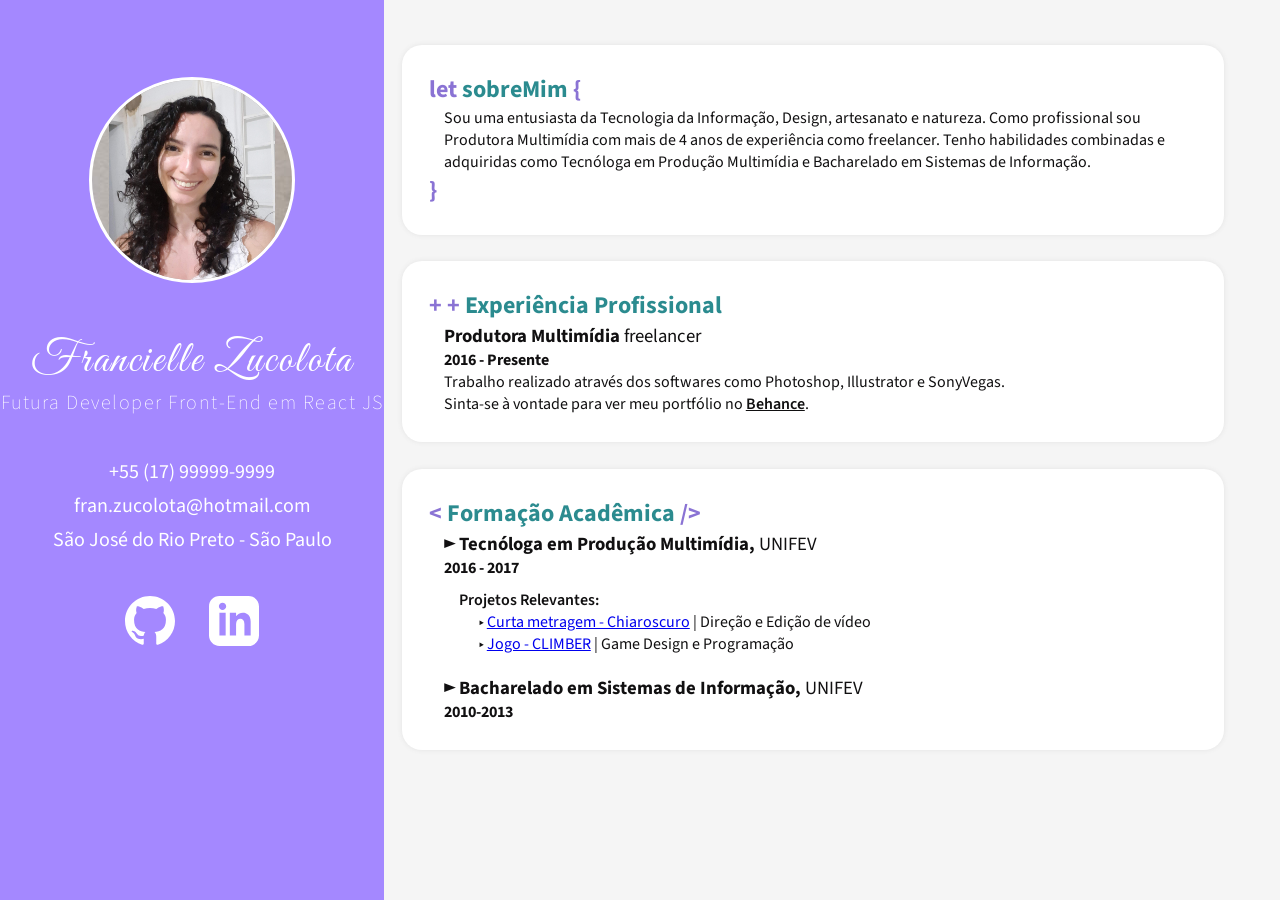
==== index.html @ c4b76b0b "Nome da index alterado" ====
<!DOCTYPE html>
<html lang="pt">

<head>
   <meta charset="UTF-8">
   <title>Francielle Zucolota Curriculum</title>
   <link href="./main.css" rel="stylesheet">

   <!--fonts-->
   <link rel="preconnect" href="https://fonts.googleapis.com">
   <link rel="preconnect" href="https://fonts.gstatic.com" crossorigin>
   <link href="https://fonts.googleapis.com/css2?family=Great+Vibes&display=swap" rel="stylesheet">
   <link href="https://fonts.googleapis.com/css2?family=Source+Sans+Pro:wght@200;400&display=swap"
      rel="stylesheet">
</head>

<body>

   <!--======================================== left content ========================================-->
   <header>
      <img class="fotoFran" src="./Fran2020.jpg" alt="Foto de Francielle Zucolota">
      <h1>Francielle Zucolota</h1>
      <h2>Futura Developer Front-End em React JS</h2>
      <ul>
         <li>+55 (17) 99999-9999</li>
         <li>fran.zucolota@hotmail.com</li>
         <li>São José do Rio Preto - São Paulo</li>
      </ul>
      <div>
         <a href="https://www.github.com/franzitaz">
            <svg xmlns="http://www.w3.org/2000/svg" width="50" height="50" viewBox="0 0 24 24">
               <path
                  d="M12 0c-6.626 0-12 5.373-12 12 0 5.302 3.438 9.8 8.207 11.387.599.111.793-.261.793-.577v-2.234c-3.338.726-4.033-1.416-4.033-1.416-.546-1.387-1.333-1.756-1.333-1.756-1.089-.745.083-.729.083-.729 1.205.084 1.839 1.237 1.839 1.237 1.07 1.834 2.807 1.304 3.492.997.107-.775.418-1.305.762-1.604-2.665-.305-5.467-1.334-5.467-5.931 0-1.311.469-2.381 1.236-3.221-.124-.303-.535-1.524.117-3.176 0 0 1.008-.322 3.301 1.23.957-.266 1.983-.399 3.003-.404 1.02.005 2.047.138 3.006.404 2.291-1.552 3.297-1.23 3.297-1.23.653 1.653.242 2.874.118 3.176.77.84 1.235 1.911 1.235 3.221 0 4.609-2.807 5.624-5.479 5.921.43.372.823 1.102.823 2.222v3.293c0 .319.192.694.801.576 4.765-1.589 8.199-6.086 8.199-11.386 0-6.627-5.373-12-12-12z" />
            </svg>
         </a>
         <a href="https://www.linkedin.com/in/fzucolota/">
            <svg xmlns="http://www.w3.org/2000/svg" width="50" height="50" viewBox="0 0 24 24">
               <path
                  d="M19 0h-14c-2.761 0-5 2.239-5 5v14c0 2.761 2.239 5 5 5h14c2.762 0 5-2.239 5-5v-14c0-2.761-2.238-5-5-5zm-11 19h-3v-11h3v11zm-1.5-12.268c-.966 0-1.75-.79-1.75-1.764s.784-1.764 1.75-1.764 1.75.79 1.75 1.764-.783 1.764-1.75 1.764zm13.5 12.268h-3v-5.604c0-3.368-4-3.113-4 0v5.604h-3v-11h3v1.765c1.396-2.586 7-2.777 7 2.476v6.759z" />
            </svg>
         </a>
      </div>
   </header>


   <!--======================================== right content ========================================-->
   <article>
      <!--========== 1º card: sobre mim ==========-->
      <section class="sobreMim">
         <h2><span>let</span> sobreMim <span>{</span></h2>
         <p class="leftSpace">Sou uma entusiasta da Tecnologia da Informação, Design, artesanato e
            natureza. Como
            profissional
            sou Produtora Multimídia com mais de 4 anos de experiência como freelancer. Tenho
            habilidades combinadas e adquiridas como Tecnóloga em Produção Multimídia e Bacharelado
            em Sistemas de Informação.<br>
         </p>
         <h2><span>}</span></h2>
      </section>

      <!--========== 3º card: formação acadêmica ==========-->
      <section class="experienciaPro">
         <h2><span>+ +</span> Experiência Profissional</h2>
         <div class="leftSpace">
            <h3>Produtora Multimídia <span>freelancer</span></h3>
            <h4>2016 - Presente</h4>
            <p>Trabalho realizado através dos softwares como Photoshop, Illustrator e SonyVegas.<br>
               Sinta-se à vontade para ver meu portfólio no <a
                  href="https://www.behance.net/fzucolota">Behance</a>.

            </p>
         </div>
      </section>

      <!--========== 3º card: formação acadêmica ==========-->
      <section class="formacaoAca">
         <h2><span><</span> Formação Acadêmica <span>/></span></h2>
         <div class="leftSpace">
            <h3>► Tecnóloga em Produção Multimídia, <span>UNIFEV</span></h3>
            <h4>2016 - 2017</h4>

            <dl>
               <dt>Projetos Relevantes:</dt>
                  <dd>▸
                     <a href="http://bit.ly/2NRaofP">Curta metragem - Chiaroscuro</a> | Direção e
                     Edição de vídeo
                  </dd>
                  <dd>▸
                     <a href="http://bit.ly/2G7Pgvu">Jogo - CLIMBER</a> | Game Design e
                        Programação
                  </dd>
            </dl>

               <h3 class="topSpace">► Bacharelado em Sistemas de Informação, <span>UNIFEV</span>
               </h3>
               <h4>2010-2013</h4>
         </div>
      </section>
   </article>
</body>

</html>
---- main.css ----
* {
    margin: 0;
    padding: 0;
}

body {
    background: rgb(245, 245, 245);
    /*background-color: #1E1E1E;*/
    display: inline-flex;
    height: 100vh;
    width: 100vw;
}

.fontWeight {
    font-weight: 400;
}

h3, h4  {
    color: #111011;
    font-family: 'Source Sans Pro', sans-serif;
}

p {
    color: #111011;
    font-family: 'Source Sans Pro', sans-serif;
}

ul {
    list-style: none;
}

/*==================== left content ====================*/
header {
    background-color: #a488ff;
    color: white;
    width: 30%;

    display: flex;
    flex-direction: column;
    align-items: center;
}

.fotoFran {
    height: 200px;
    width: 200px;
    margin: 20% 20% 50px 20%;
    
    border: 3px solid white;
    border-radius: 50%;
    background-image: url("./Fran2020.jpg");
    object-fit: contain;
}

header h1 {
    font-family: 'Great Vibes', cursive;
    font-size: 2.8em;
    font-weight: 100;
    letter-spacing: 2px;
}

header h2 {
    font-family: 'Source Sans Pro', sans-serif;
    font-size: 20px;
    font-weight: 100;
    letter-spacing: 1.5px;
}

header ul {
    font-family: 'Source Sans Pro', sans-serif;
    font-size: 20px;
    margin: 10% 10% 10% 10%;
    
    display: flex;
    flex-direction: column;
    align-items: center;
}

header li {
    padding: 3px;
}

header div a {
    margin: 15px 15px;
    fill:white;
    text-decoration: none;
}


/*======================================== right content ========================================*/
article {
    width: 70%;
}

.leftSpace {
    margin: 0 0 0 15px;
}

/*========== 1º card: sobre mim ==========*/
.sobreMim {
    height: auto;
    width: 60vw;
    margin: 5% 0 3% 2%;
    padding: 3%;

    background-color: white;
    border-radius: 20px;
    box-shadow: 0px 0px 5px #e3e3e3;
}

.sobreMim h2 {
    color: #2b8b8f;
    font-family: 'Source Sans Pro', sans-serif;
}

.sobreMim h2 span {
    color: #8a73d4;
}

/*========== 2º card: experiência profissional ==========*/
.experienciaPro {
    height: auto;
    width: 60vw;
    margin: 0 0 3% 2%;
    padding: 3%;

    background-color: white;
    border-radius: 20px;
    box-shadow: 0px 0px 5px #e3e3e3;
}

.experienciaPro h2 {
    color: #2b8b8f;
    font-family: 'Source Sans Pro', sans-serif;
}

.experienciaPro h2 span {
    color: #8a73d4;
}

.experienciaPro h3 span {
    color: #111011;
    font-family: 'Source Sans Pro', sans-serif;
    font-weight: 400;
}

.experienciaPro a {
    color: #111011;
    font-family: 'Source Sans Pro', sans-serif;
    font-weight: 600;
}

/*========== 3º card: formação acadêmica ==========*/
.formacaoAca {
    height: auto;
    width: 60vw;
    margin: 0 0 0 2%;
    padding: 3%;

    background-color: white;
    border-radius: 20px;
    box-shadow: 0px 0px 5px #e3e3e3;
}

.formacaoAca h2 {
    color: #2b8b8f;
    font-family: 'Source Sans Pro', sans-serif;
}

.formacaoAca h2 span {
    color: #8a73d4;
}

.formacaoAca h3 span {
    font-weight: 400;
    font-size: 1em;
}

.formacaoAca ul {
    color: #111011;
    font-family: 'Source Sans Pro', sans-serif;
}

dl {
    color: #111011;
    font-family: 'Source Sans Pro', sans-serif;
    margin: 0 0 0 15px;
}

 dt {
    margin: 10px 0 0 0;
    font-weight: 600;
}

dd {
    margin: 0 0 0 20px;
}

.topSpace {
    margin: 20px 0 0 0;
}
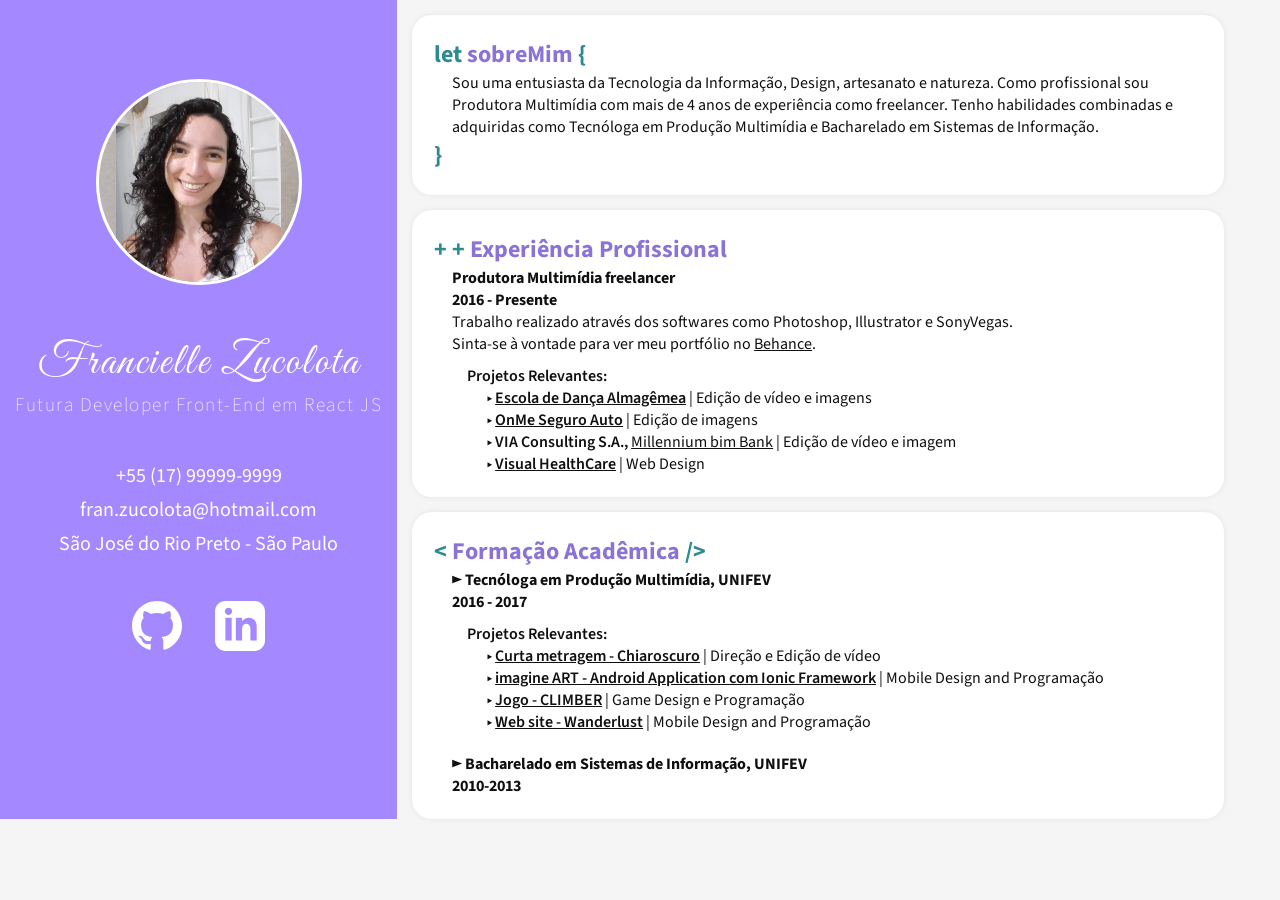
==== commit 29173da2: "html e css refatorados" ====
--- a/index.html
+++ b/index.html
@@ -46,7 +46,7 @@
    <!--======================================== right content ========================================-->
    <article>
       <!--========== 1º card: sobre mim ==========-->
-      <section class="sobreMim">
+      <section class="card">
          <h2><span>let</span> sobreMim <span>{</span></h2>
          <p class="leftSpace">Sou uma entusiasta da Tecnologia da Informação, Design, artesanato e
             natureza. Como
@@ -58,22 +58,38 @@
          <h2><span>}</span></h2>
       </section>
 
-      <!--========== 3º card: formação acadêmica ==========-->
-      <section class="experienciaPro">
+      <!--========== 2º card: formação acadêmica ==========-->
+      <section class="card">
          <h2><span>+ +</span> Experiência Profissional</h2>
          <div class="leftSpace">
             <h3>Produtora Multimídia <span>freelancer</span></h3>
             <h4>2016 - Presente</h4>
-            <p>Trabalho realizado através dos softwares como Photoshop, Illustrator e SonyVegas.<br>
+            <p>Trabalho realizado através dos softwares como Photoshop, Illustrator e SonyVegas.
+               <br>
                Sinta-se à vontade para ver meu portfólio no <a
                   href="https://www.behance.net/fzucolota">Behance</a>.
+            </p>
 
-            </p>
+            <dl>
+               <dt>Projetos Relevantes:</dt>
+                  <dd>
+                     <span>▸ <a href="http://bit.ly/2JyaDXE" target="_blank">Escola de Dança Almagêmea</a></span> | Edição de vídeo e imagens
+                  </dd>
+                  <dd>
+                     <span>▸ <a href="https://bit.ly/3KAIoFA" target="_blank">OnMe Seguro Auto</a></span> | Edição de imagens
+                  </dd>
+                  <dd>
+                     <span>▸ VIA Consulting S.A., </span><a href="https://bit.ly/34F1aMR" target="_blank">Millennium bim Bank</a> | Edição de vídeo e imagem
+                  </dd>
+                  <dd>
+                     <span>▸ <a href="https://www.instantmedical.com.br/" target="_blank">Visual HealthCare</a></span> | Web Design
+                  </dd>
+            </dl>
          </div>
       </section>
 
       <!--========== 3º card: formação acadêmica ==========-->
-      <section class="formacaoAca">
+      <section class="card">
          <h2><span><</span> Formação Acadêmica <span>/></span></h2>
          <div class="leftSpace">
             <h3>► Tecnóloga em Produção Multimídia, <span>UNIFEV</span></h3>
@@ -81,13 +97,23 @@
 
             <dl>
                <dt>Projetos Relevantes:</dt>
-                  <dd>▸
-                     <a href="http://bit.ly/2NRaofP">Curta metragem - Chiaroscuro</a> | Direção e
+                  <dd>
+                     <span>▸
+                     <a href="http://bit.ly/2NRaofP" target="_blank">Curta metragem - Chiaroscuro</a></span> | Direção e
                      Edição de vídeo
                   </dd>
-                  <dd>▸
-                     <a href="http://bit.ly/2G7Pgvu">Jogo - CLIMBER</a> | Game Design e
+                  <dd>
+                     <span>▸
+                     <a href="https://franzitaz.github.io/imagine-art/" target="_blank">imagine ART - Android Application com Ionic Framework</a></span> | Mobile Design and Programação
+                  </dd>
+                  <dd>
+                     <span>▸
+                     <a href="http://bit.ly/2G7Pgvu" target="_blank">Jogo - CLIMBER</a></span> | Game Design e
                         Programação
+                  </dd>
+                  <dd>
+                     <span>▸
+                     <a href="https://franzitaz.github.io/wanderlust-web/#!/" target="_blank">Web site - Wanderlust</a></span> | Mobile Design and Programação
                   </dd>
             </dl>
 
--- a/main.css
+++ b/main.css
@@ -7,22 +7,16 @@
     background: rgb(245, 245, 245);
     /*background-color: #1E1E1E;*/
     display: inline-flex;
-    height: 100vh;
-    width: 100vw;
 }
 
 .fontWeight {
     font-weight: 400;
 }
 
-h3, h4  {
+a, p, h3, h4  {
     color: #111011;
     font-family: 'Source Sans Pro', sans-serif;
-}
-
-p {
-    color: #111011;
-    font-family: 'Source Sans Pro', sans-serif;
+    font-size: 1em;
 }
 
 ul {
@@ -33,7 +27,7 @@
 header {
     background-color: #a488ff;
     color: white;
-    width: 30%;
+    width: 35%;
 
     display: flex;
     flex-direction: column;
@@ -60,7 +54,7 @@
 
 header h2 {
     font-family: 'Source Sans Pro', sans-serif;
-    font-size: 20px;
+    font-size: 1.2em;
     font-weight: 100;
     letter-spacing: 1.5px;
 }
@@ -88,18 +82,18 @@
 
 /*======================================== right content ========================================*/
 article {
-    width: 70%;
+    width: 65%;
 }
 
 .leftSpace {
-    margin: 0 0 0 15px;
+    margin: 0 0 0 18px;
 }
 
-/*========== 1º card: sobre mim ==========*/
-.sobreMim {
+/*========== cards style ==========*/
+.card {
     height: auto;
     width: 60vw;
-    margin: 5% 0 3% 2%;
+    margin: 2% 0 0 2%;
     padding: 3%;
 
     background-color: white;
@@ -107,86 +101,30 @@
     box-shadow: 0px 0px 5px #e3e3e3;
 }
 
-.sobreMim h2 {
-    color: #2b8b8f;
+.card h2 {
+    /*color: #2b8b8f;*/
+    color: #8a73d4;
     font-family: 'Source Sans Pro', sans-serif;
 }
 
-.sobreMim h2 span {
-    color: #8a73d4;
+.card h2 span {
+    /*color: #8a73d4;*/
+    color: #2b8b8f;
 }
 
-/*========== 2º card: experiência profissional ==========*/
-.experienciaPro {
-    height: auto;
-    width: 60vw;
-    margin: 0 0 3% 2%;
-    padding: 3%;
-
-    background-color: white;
-    border-radius: 20px;
-    box-shadow: 0px 0px 5px #e3e3e3;
-}
-
-.experienciaPro h2 {
-    color: #2b8b8f;
-    font-family: 'Source Sans Pro', sans-serif;
-}
-
-.experienciaPro h2 span {
-    color: #8a73d4;
-}
-
-.experienciaPro h3 span {
-    color: #111011;
-    font-family: 'Source Sans Pro', sans-serif;
-    font-weight: 400;
-}
-
-.experienciaPro a {
-    color: #111011;
-    font-family: 'Source Sans Pro', sans-serif;
+.card dd span {
     font-weight: 600;
 }
 
+
 /*========== 3º card: formação acadêmica ==========*/
-.formacaoAca {
-    height: auto;
-    width: 60vw;
-    margin: 0 0 0 2%;
-    padding: 3%;
-
-    background-color: white;
-    border-radius: 20px;
-    box-shadow: 0px 0px 5px #e3e3e3;
-}
-
-.formacaoAca h2 {
-    color: #2b8b8f;
-    font-family: 'Source Sans Pro', sans-serif;
-}
-
-.formacaoAca h2 span {
-    color: #8a73d4;
-}
-
-.formacaoAca h3 span {
-    font-weight: 400;
-    font-size: 1em;
-}
-
-.formacaoAca ul {
-    color: #111011;
-    font-family: 'Source Sans Pro', sans-serif;
-}
-
 dl {
     color: #111011;
     font-family: 'Source Sans Pro', sans-serif;
     margin: 0 0 0 15px;
 }
 
- dt {
+dt {
     margin: 10px 0 0 0;
     font-weight: 600;
 }
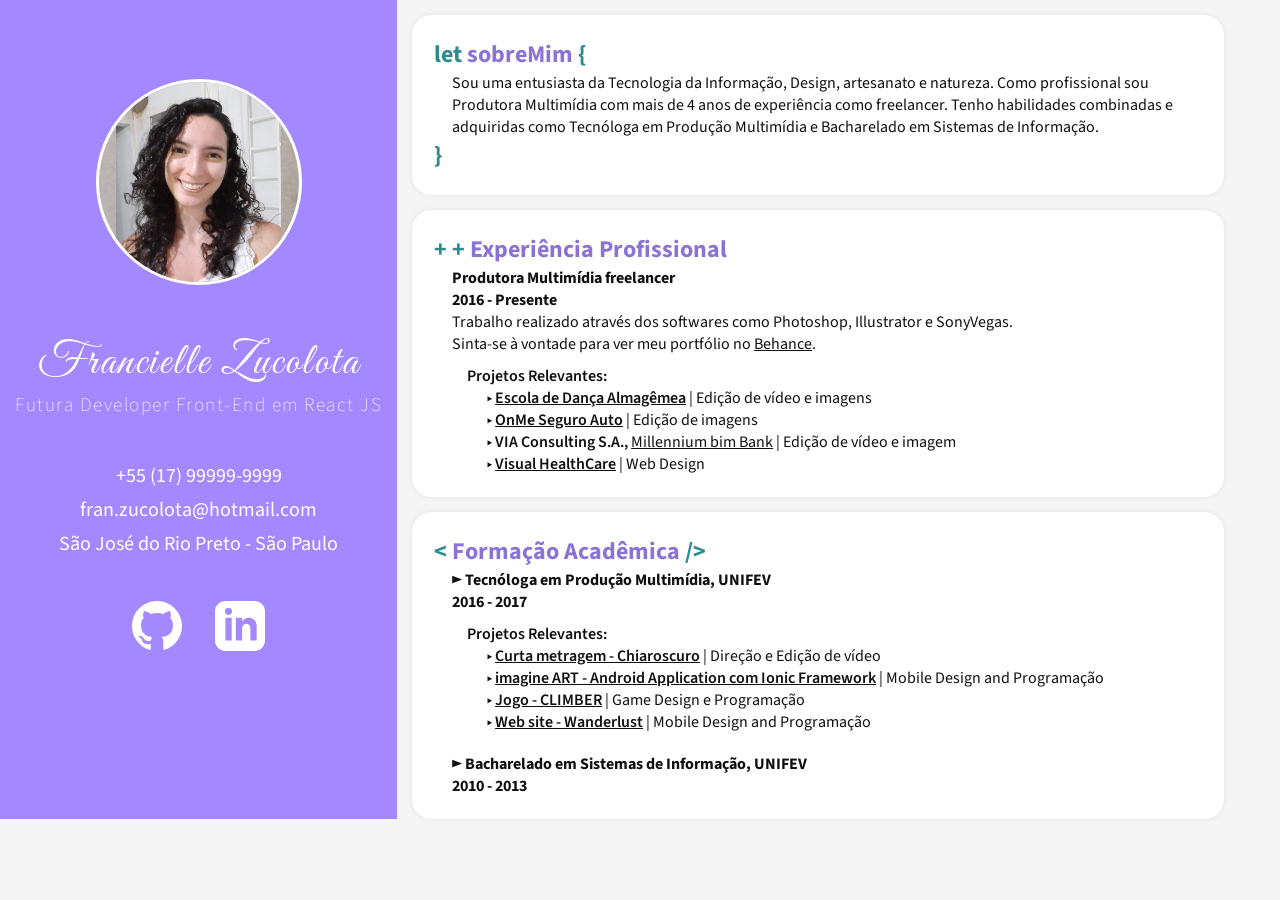
==== commit 4155e9ee: "destalhe de design alterado" ====
--- a/index.html
+++ b/index.html
@@ -119,7 +119,7 @@
 
                <h3 class="topSpace">► Bacharelado em Sistemas de Informação, <span>UNIFEV</span>
                </h3>
-               <h4>2010-2013</h4>
+               <h4>2010 - 2013</h4>
          </div>
       </section>
    </article>
